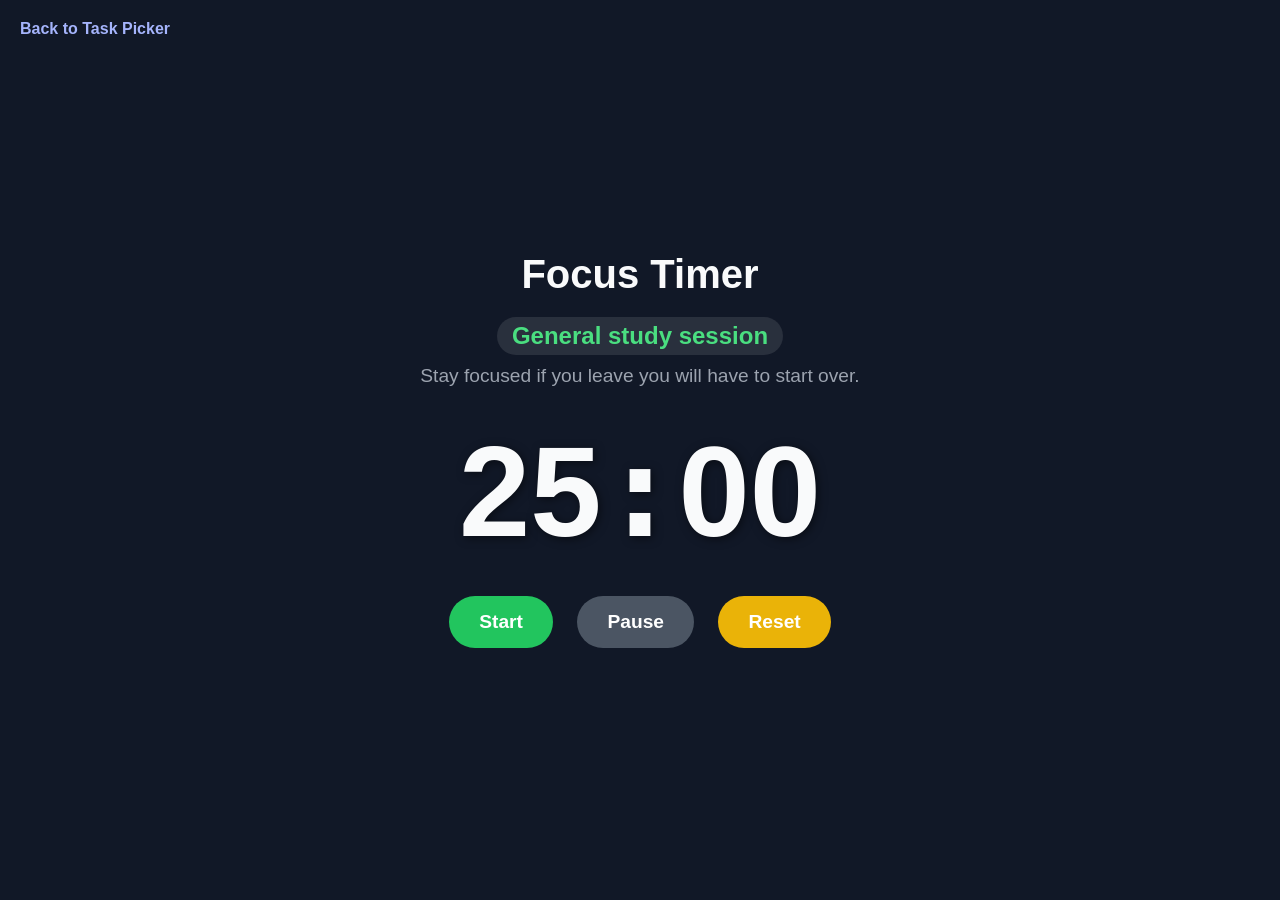
==== prototype_1/index.html @ ccda2036 "first commit" ====
<!DOCTYPE html>
<html lang="en">
<head>
    <meta charset="UTF-8">
    <meta name="viewport" content="width=device-width, initial-scale=1.0">
    <title>Focus Timer</title>
    <link rel="stylesheet" href="styles.css">
</head>
<body>

    <div class="container">
        <a href="../prototype_2/index.html" class="back-link">Back to Task Picker</a>

        <h1>Focus Timer</h1>

        <h2 id="currentTaskDisplay" class="task-highlight">Loading task ...</h2>

        <p id="message">Stay focused if you leave you will have to start over.</p>
        
        <div id="display">
            <span id="minutes">25</span>:<span id="seconds">00</span>
        </div>

        <div class="buttons">
            <button id="start">Start</button>
            <button id="pause">Pause</button>
            <button id="reset">Reset</button>
        </div>

    </div>
    <script src="app.js"></script>
</body>
</html>
---- prototype_1/styles.css ----
/* global styles for the prototype */
*{
    margin: 0;
    padding: 0;
    box-sizing: border-box;
    font-family: Arial, sans-serif;
}

body{
    background-color: #111827;
    color: #f9fafb;
    display: flex;
    justify-content: center;
    align-items: center;
    height: 100vh;
    transition: background-color 0.5s ease;
}

body.busted{
    background-color: #b91c1c;
}

.container{
    text-align: center;
}

h1{
    font-size: 2.5rem;
    margin-bottom: 20px;
}

.task-highlight { 
    color: #4ade80;
    font-size: 1.5rem;
    margin-bottom: 10px;
    background: rgba(255,255,255,0.1);
    padding: 5px 15px; border-radius: 20px;
    display: inline-block;
}

#message{
    color: #9ca3af;
    font-size: 1.2rem;
    margin-bottom: 30px;
}

#display{
    font-size: 8rem;
    font-weight: bold;
    font-family: monospace;
    margin-bottom: 30px;
    text-shadow: 2px 2px 10px rgba(0,0,0,0.5);
}
button{
    font-size: 1.2rem;
    padding: 15px 30px;
    margin: 0 10px;
    border: none;
    border-radius: 50px;
    cursor: pointer;
    font-weight: bold;
    color: white;
    transition: transform 0.1s, opacity 0.2s;
}
button:hover{
    opacity: 0.8;
}
button:active{
    transform: scale(0.95);
}
#start{
    background-color: #22c55e;
}
#reset{
    background-color: #eab308;
}
#pause{
    background-color: #4b5563;
}
.back-link { 
    position: absolute;
    top: 20px;
    left: 20px;
    color: #a5b4fc;
    text-decoration: none;
    font-weight: bold;
}
.back-link:hover { 
    color: white;
    text-decoration: underline;
}
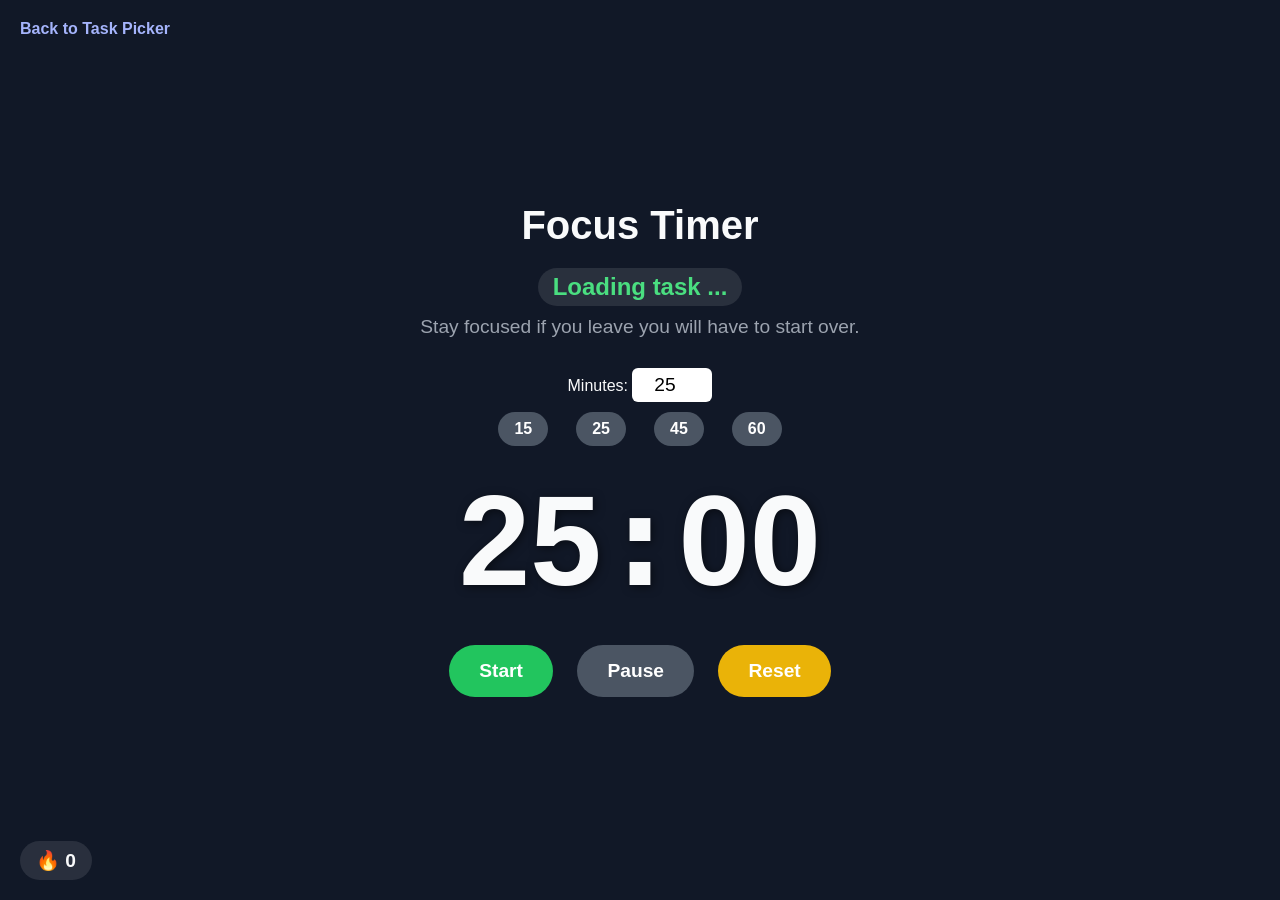
==== commit 1eff2efb: "P1Version2" ====
--- a/prototype_1/index.html
+++ b/prototype_1/index.html
@@ -17,6 +17,21 @@
 
         <p id="message">Stay focused if you leave you will have to start over.</p>
         
+        
+        <div class="time-setup">
+  
+            <label>Minutes:
+    <input type="number" id="minutesInput" value="25" min="1" max="120">
+  </label>
+  <div class="presets">
+    <button class="preset" data-min="15">15</button>
+    <button class="preset" data-min="25">25</button>
+    <button class="preset" data-min="45">45</button>
+    <button class="preset" data-min="60">60</button>
+  </div>
+</div>
+
+
         <div id="display">
             <span id="minutes">25</span>:<span id="seconds">00</span>
         </div>
@@ -28,6 +43,7 @@
         </div>
 
     </div>
+    <div id="streakDisplay" class="streak" title="Completed sessions">🔥 0</div>
     <script src="app.js"></script>
 </body>
 </html>
--- a/prototype_1/styles.css
+++ b/prototype_1/styles.css
@@ -88,4 +88,29 @@
 .back-link:hover { 
     color: white;
     text-decoration: underline;
+}
+.time-setup { 
+    margin-bottom: 20px; 
+}
+.presets {
+    display: flex; gap: 8px; justify-content: center; margin-top: 10px; 
+}
+.preset {
+     padding: 8px 16px; font-size: 1rem; background-color: #4b5563; 
+    }
+#minutesInput {
+     font-size: 1.2rem; padding: 6px; width: 80px; text-align: center; border-radius: 6px; border: none; 
+    }
+
+.streak {
+    position: fixed;
+    bottom: 20px;
+    left: 20px;
+    background: rgba(255,255,255,0.1);
+    color: #f9fafb;
+    padding: 8px 16px;
+    border-radius: 20px;
+    font-size: 1.2rem;
+    font-weight: bold;
+    user-select: none;
 }
